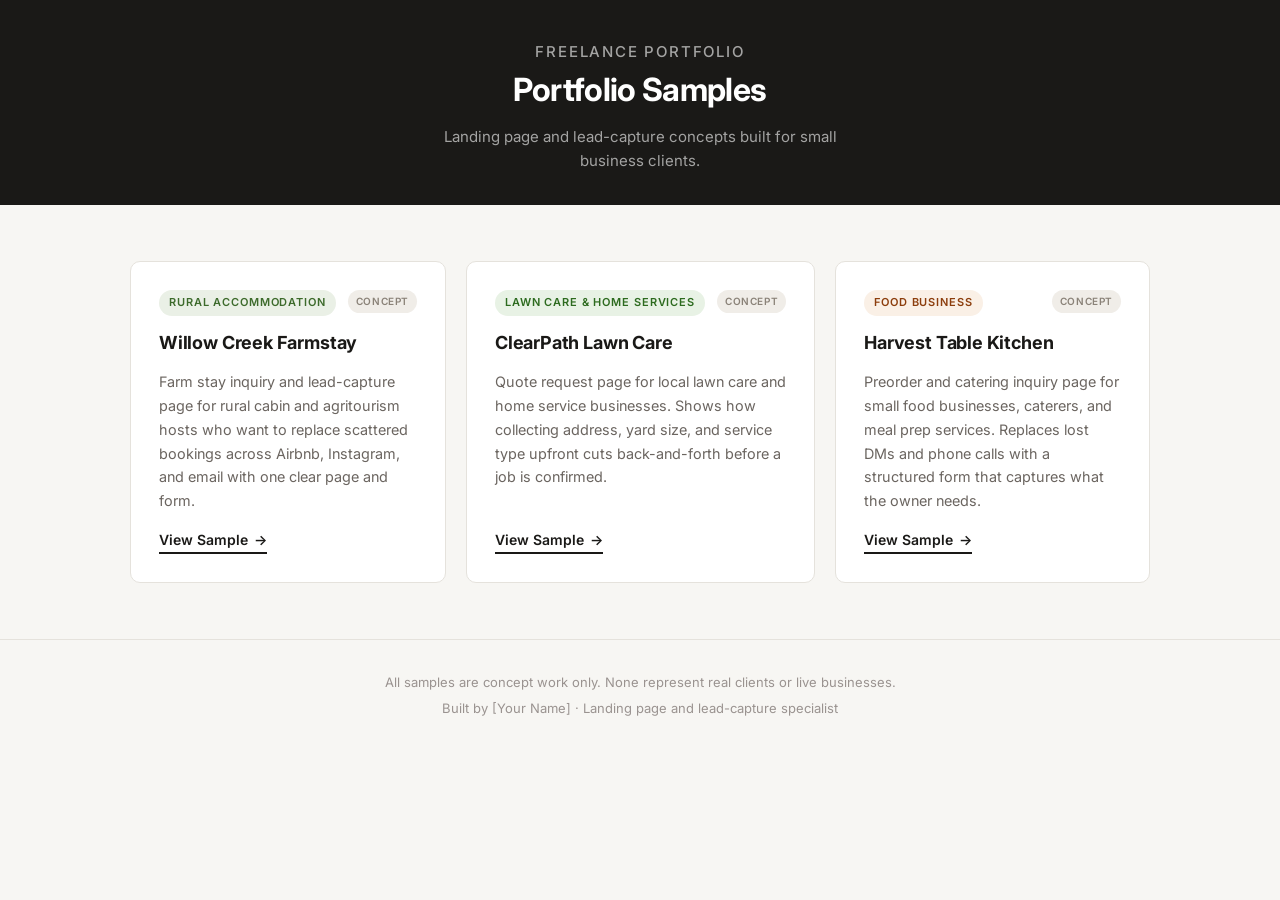
==== index.html @ 3f6fabcc "feat: initial portfolio samples — Willow Creek, ClearPath, Harvest Table Co-Authored-By: Claude Sonn" ====
<!DOCTYPE html>
<html lang="en">
<head>
  <meta charset="UTF-8">
  <meta name="viewport" content="width=device-width, initial-scale=1.0">
  <meta name="description" content="Portfolio samples — landing page and lead-capture concepts for small business clients.">
  <title>Portfolio Samples — Landing Page &amp; Lead Capture</title>

  <link rel="preconnect" href="https://fonts.googleapis.com">
  <link rel="preconnect" href="https://fonts.gstatic.com" crossorigin>
  <link href="https://fonts.googleapis.com/css2?family=Inter:wght@400;500;600;700&display=swap" rel="stylesheet">

  <style>
    *, *::before, *::after { box-sizing: border-box; margin: 0; padding: 0; }

    body {
      font-family: 'Inter', system-ui, sans-serif;
      font-size: 1rem;
      line-height: 1.6;
      background: #F7F6F3;
      color: #1A1917;
    }

    a { color: inherit; text-decoration: none; }

    /* ---- HEADER ---- */
    .site-header {
      background: #1A1917;
      padding: 2.5rem 1.25rem 2rem;
      text-align: center;
    }

    .header-label {
      font-size: 0.75rem;
      font-weight: 500;
      text-transform: uppercase;
      letter-spacing: 0.12em;
      color: rgba(255,255,255,0.5);
      margin-bottom: 0.625rem;
    }

    .site-header h1 {
      font-size: clamp(1.5rem, 4vw, 2rem);
      font-weight: 700;
      color: #fff;
      margin-bottom: 0.625rem;
      letter-spacing: -0.02em;
    }

    .site-header p {
      font-size: 0.9375rem;
      color: rgba(255,255,255,0.6);
      max-width: 440px;
      margin: 0 auto;
    }

    /* ---- MAIN ---- */
    main {
      max-width: 1060px;
      margin: 0 auto;
      padding: clamp(2rem, 6vw, 3.5rem) 1.25rem;
    }

    /* ---- GRID ---- */
    .samples-grid {
      display: grid;
      grid-template-columns: 1fr;
      gap: 1.25rem;
    }

    @media (min-width: 640px) {
      .samples-grid { grid-template-columns: repeat(2, 1fr); }
    }

    @media (min-width: 960px) {
      .samples-grid { grid-template-columns: repeat(3, 1fr); }
    }

    /* ---- CARD ---- */
    .sample-card {
      background: #fff;
      border: 1px solid #E5E2DC;
      border-radius: 10px;
      padding: 1.75rem;
      display: flex;
      flex-direction: column;
      gap: 1rem;
    }

    .card-top {
      display: flex;
      align-items: flex-start;
      justify-content: space-between;
      gap: 0.75rem;
    }

    .niche-badge {
      display: inline-block;
      font-size: 0.6875rem;
      font-weight: 600;
      text-transform: uppercase;
      letter-spacing: 0.08em;
      padding: 0.25rem 0.625rem;
      border-radius: 99px;
      white-space: nowrap;
    }

    .niche-badge--green  { background: #EAF0E6; color: #3D6B2C; }
    .niche-badge--lime   { background: #E8F2E5; color: #2D6B1F; }
    .niche-badge--amber  { background: #FAF0E6; color: #8C3E0D; }

    .concept-pill {
      display: inline-block;
      font-size: 0.625rem;
      font-weight: 600;
      text-transform: uppercase;
      letter-spacing: 0.06em;
      padding: 0.2rem 0.5rem;
      background: #F0EDE8;
      color: #8A8278;
      border-radius: 99px;
      white-space: nowrap;
      flex-shrink: 0;
    }

    .sample-card h2 {
      font-size: 1.125rem;
      font-weight: 700;
      letter-spacing: -0.01em;
      color: #1A1917;
      line-height: 1.25;
    }

    .sample-card p {
      font-size: 0.9rem;
      color: #6B6560;
      line-height: 1.65;
      flex: 1;
    }

    .view-link {
      display: inline-flex;
      align-items: center;
      gap: 0.375rem;
      font-size: 0.875rem;
      font-weight: 600;
      color: #1A1917;
      border-bottom: 2px solid currentColor;
      padding-bottom: 1px;
      transition: opacity 0.15s ease;
      width: fit-content;
    }

    .view-link:hover { opacity: 0.65; }

    .view-link .arrow { font-style: normal; }

    /* ---- FOOTER ---- */
    .site-footer {
      text-align: center;
      padding: 2rem 1.25rem 3rem;
      border-top: 1px solid #E5E2DC;
    }

    .site-footer p {
      font-size: 0.8125rem;
      color: #9A9390;
      line-height: 1.65;
    }

    .site-footer p + p { margin-top: 0.25rem; }
  </style>
</head>
<body>

  <header class="site-header">
    <p class="header-label">Freelance Portfolio</p>
    <h1>Portfolio Samples</h1>
    <p>Landing page and lead-capture concepts built for small business clients.</p>
  </header>

  <main>
    <div class="samples-grid">

      <!-- Willow Creek Farmstay -->
      <div class="sample-card">
        <div class="card-top">
          <span class="niche-badge niche-badge--green">Rural Accommodation</span>
          <span class="concept-pill">Concept</span>
        </div>
        <h2>Willow Creek Farmstay</h2>
        <p>Farm stay inquiry and lead-capture page for rural cabin and agritourism hosts who want to replace scattered bookings across Airbnb, Instagram, and email with one clear page and form.</p>
        <a href="willow-creek/" class="view-link">
          View Sample <span class="arrow">&#8594;</span>
        </a>
      </div>

      <!-- ClearPath Lawn Care -->
      <div class="sample-card">
        <div class="card-top">
          <span class="niche-badge niche-badge--lime">Lawn Care &amp; Home Services</span>
          <span class="concept-pill">Concept</span>
        </div>
        <h2>ClearPath Lawn Care</h2>
        <p>Quote request page for local lawn care and home service businesses. Shows how collecting address, yard size, and service type upfront cuts back-and-forth before a job is confirmed.</p>
        <a href="clearpath/" class="view-link">
          View Sample <span class="arrow">&#8594;</span>
        </a>
      </div>

      <!-- Harvest Table Kitchen -->
      <div class="sample-card">
        <div class="card-top">
          <span class="niche-badge niche-badge--amber">Food Business</span>
          <span class="concept-pill">Concept</span>
        </div>
        <h2>Harvest Table Kitchen</h2>
        <p>Preorder and catering inquiry page for small food businesses, caterers, and meal prep services. Replaces lost DMs and phone calls with a structured form that captures what the owner needs.</p>
        <a href="harvest-table/" class="view-link">
          View Sample <span class="arrow">&#8594;</span>
        </a>
      </div>

    </div>
  </main>

  <footer class="site-footer">
    <p>All samples are concept work only. None represent real clients or live businesses.</p>
    <p>Built by [Your Name] &middot; Landing page and lead-capture specialist</p>
  </footer>

</body>
</html>
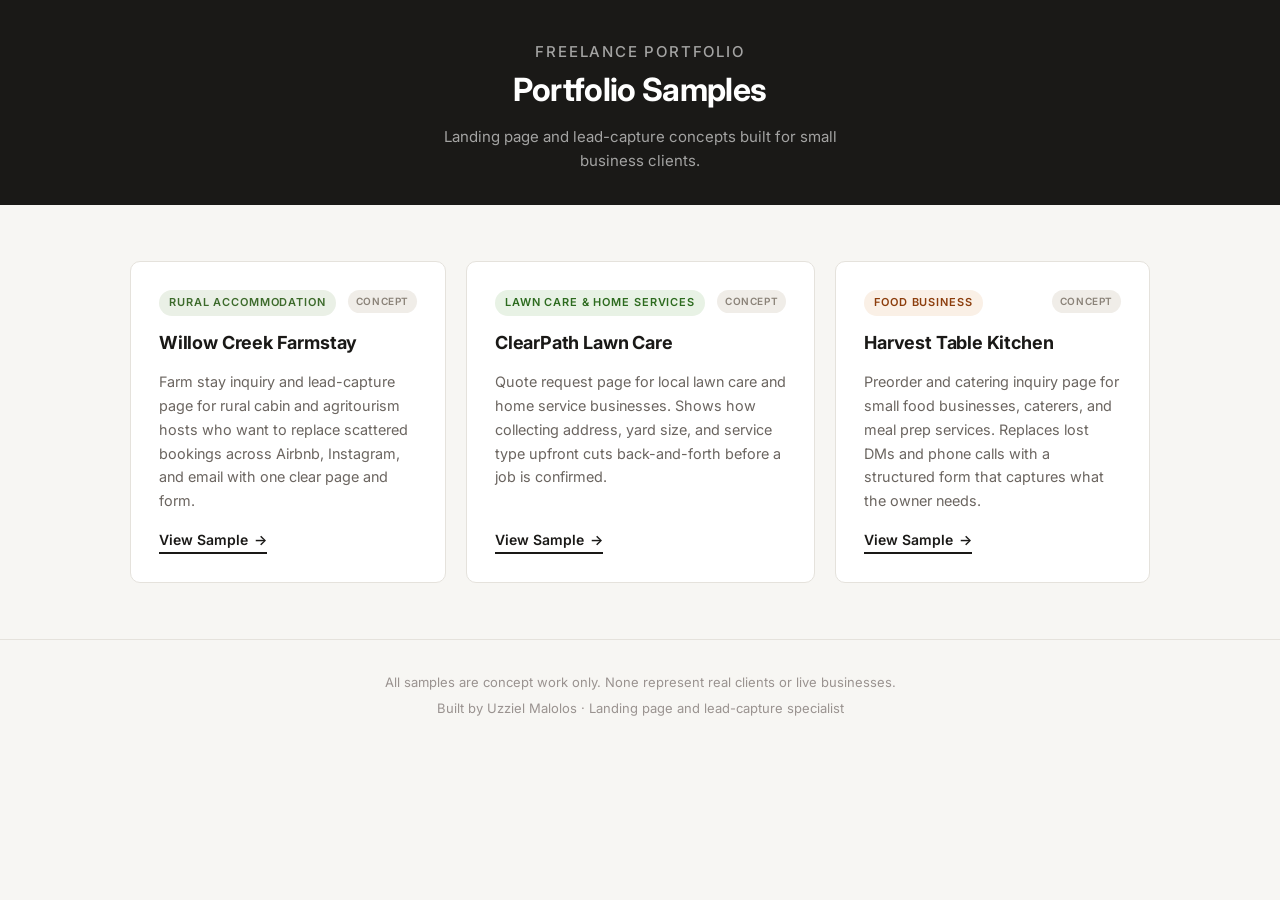
==== commit fa12621c: "fix: pre-outreach credibility fixes — name, location, FAQ, concept badge - Replace [Your Name] with " ====
--- a/index.html
+++ b/index.html
@@ -10,166 +10,7 @@
   <link rel="preconnect" href="https://fonts.gstatic.com" crossorigin>
   <link href="https://fonts.googleapis.com/css2?family=Inter:wght@400;500;600;700&display=swap" rel="stylesheet">
 
-  <style>
-    *, *::before, *::after { box-sizing: border-box; margin: 0; padding: 0; }
-
-    body {
-      font-family: 'Inter', system-ui, sans-serif;
-      font-size: 1rem;
-      line-height: 1.6;
-      background: #F7F6F3;
-      color: #1A1917;
-    }
-
-    a { color: inherit; text-decoration: none; }
-
-    /* ---- HEADER ---- */
-    .site-header {
-      background: #1A1917;
-      padding: 2.5rem 1.25rem 2rem;
-      text-align: center;
-    }
-
-    .header-label {
-      font-size: 0.75rem;
-      font-weight: 500;
-      text-transform: uppercase;
-      letter-spacing: 0.12em;
-      color: rgba(255,255,255,0.5);
-      margin-bottom: 0.625rem;
-    }
-
-    .site-header h1 {
-      font-size: clamp(1.5rem, 4vw, 2rem);
-      font-weight: 700;
-      color: #fff;
-      margin-bottom: 0.625rem;
-      letter-spacing: -0.02em;
-    }
-
-    .site-header p {
-      font-size: 0.9375rem;
-      color: rgba(255,255,255,0.6);
-      max-width: 440px;
-      margin: 0 auto;
-    }
-
-    /* ---- MAIN ---- */
-    main {
-      max-width: 1060px;
-      margin: 0 auto;
-      padding: clamp(2rem, 6vw, 3.5rem) 1.25rem;
-    }
-
-    /* ---- GRID ---- */
-    .samples-grid {
-      display: grid;
-      grid-template-columns: 1fr;
-      gap: 1.25rem;
-    }
-
-    @media (min-width: 640px) {
-      .samples-grid { grid-template-columns: repeat(2, 1fr); }
-    }
-
-    @media (min-width: 960px) {
-      .samples-grid { grid-template-columns: repeat(3, 1fr); }
-    }
-
-    /* ---- CARD ---- */
-    .sample-card {
-      background: #fff;
-      border: 1px solid #E5E2DC;
-      border-radius: 10px;
-      padding: 1.75rem;
-      display: flex;
-      flex-direction: column;
-      gap: 1rem;
-    }
-
-    .card-top {
-      display: flex;
-      align-items: flex-start;
-      justify-content: space-between;
-      gap: 0.75rem;
-    }
-
-    .niche-badge {
-      display: inline-block;
-      font-size: 0.6875rem;
-      font-weight: 600;
-      text-transform: uppercase;
-      letter-spacing: 0.08em;
-      padding: 0.25rem 0.625rem;
-      border-radius: 99px;
-      white-space: nowrap;
-    }
-
-    .niche-badge--green  { background: #EAF0E6; color: #3D6B2C; }
-    .niche-badge--lime   { background: #E8F2E5; color: #2D6B1F; }
-    .niche-badge--amber  { background: #FAF0E6; color: #8C3E0D; }
-
-    .concept-pill {
-      display: inline-block;
-      font-size: 0.625rem;
-      font-weight: 600;
-      text-transform: uppercase;
-      letter-spacing: 0.06em;
-      padding: 0.2rem 0.5rem;
-      background: #F0EDE8;
-      color: #8A8278;
-      border-radius: 99px;
-      white-space: nowrap;
-      flex-shrink: 0;
-    }
-
-    .sample-card h2 {
-      font-size: 1.125rem;
-      font-weight: 700;
-      letter-spacing: -0.01em;
-      color: #1A1917;
-      line-height: 1.25;
-    }
-
-    .sample-card p {
-      font-size: 0.9rem;
-      color: #6B6560;
-      line-height: 1.65;
-      flex: 1;
-    }
-
-    .view-link {
-      display: inline-flex;
-      align-items: center;
-      gap: 0.375rem;
-      font-size: 0.875rem;
-      font-weight: 600;
-      color: #1A1917;
-      border-bottom: 2px solid currentColor;
-      padding-bottom: 1px;
-      transition: opacity 0.15s ease;
-      width: fit-content;
-    }
-
-    .view-link:hover { opacity: 0.65; }
-
-    .view-link .arrow { font-style: normal; }
-
-    /* ---- FOOTER ---- */
-    .site-footer {
-      text-align: center;
-      padding: 2rem 1.25rem 3rem;
-      border-top: 1px solid #E5E2DC;
-    }
-
-    .site-footer p {
-      font-size: 0.8125rem;
-      color: #9A9390;
-      line-height: 1.65;
-    }
-
-    .site-footer p + p { margin-top: 0.25rem; }
-  </style>
+  <link rel="stylesheet" href="style.css">
 </head>
 <body>
 
@@ -226,7 +67,7 @@
 
   <footer class="site-footer">
     <p>All samples are concept work only. None represent real clients or live businesses.</p>
-    <p>Built by [Your Name] &middot; Landing page and lead-capture specialist</p>
+    <p>Built by Uzziel Malolos &middot; Landing page and lead-capture specialist</p>
   </footer>
 
 </body>
--- a/style.css
+++ b/style.css
@@ -0,0 +1,181 @@
+/* ============================================================
+   PORTFOLIO SAMPLES — style.css
+   Index / listing page styles.
+   ============================================================ */
+
+:root {
+  --color-bg:       #F7F6F3;
+  --color-text:     #1A1917;
+  --color-border:   #E5E2DC;
+  --color-muted:    #9A9390;
+  --color-muted-mid: #6B6560;
+  --color-header:   #1A1917;
+}
+
+*,
+*::before,
+*::after {
+  box-sizing: border-box;
+  margin: 0;
+  padding: 0;
+}
+
+body {
+  font-family: 'Inter', system-ui, sans-serif;
+  font-size: 1rem;
+  line-height: 1.6;
+  background: var(--color-bg);
+  color: var(--color-text);
+}
+
+a {
+  color: inherit;
+  text-decoration: none;
+}
+
+/* ---- HEADER ---- */
+.site-header {
+  background: var(--color-header);
+  padding: 2.5rem 1.25rem 2rem;
+  text-align: center;
+}
+
+.header-label {
+  font-size: 0.75rem;
+  font-weight: 500;
+  text-transform: uppercase;
+  letter-spacing: 0.12em;
+  color: rgba(255, 255, 255, 0.5);
+  margin-bottom: 0.625rem;
+}
+
+.site-header h1 {
+  font-size: clamp(1.5rem, 4vw, 2rem);
+  font-weight: 700;
+  color: #fff;
+  margin-bottom: 0.625rem;
+  letter-spacing: -0.02em;
+}
+
+.site-header p {
+  font-size: 0.9375rem;
+  color: rgba(255, 255, 255, 0.6);
+  max-width: 440px;
+  margin: 0 auto;
+}
+
+/* ---- MAIN ---- */
+main {
+  max-width: 1060px;
+  margin: 0 auto;
+  padding: clamp(2rem, 6vw, 3.5rem) 1.25rem;
+}
+
+/* ---- GRID ---- */
+.samples-grid {
+  display: grid;
+  grid-template-columns: 1fr;
+  gap: 1.25rem;
+}
+
+@media (min-width: 640px) {
+  .samples-grid { grid-template-columns: repeat(2, 1fr); }
+}
+
+@media (min-width: 960px) {
+  .samples-grid { grid-template-columns: repeat(3, 1fr); }
+}
+
+/* ---- CARD ---- */
+.sample-card {
+  background: #fff;
+  border: 1px solid var(--color-border);
+  border-radius: 10px;
+  padding: 1.75rem;
+  display: flex;
+  flex-direction: column;
+  gap: 1rem;
+}
+
+.card-top {
+  display: flex;
+  align-items: flex-start;
+  justify-content: space-between;
+  gap: 0.75rem;
+}
+
+.niche-badge {
+  display: inline-block;
+  font-size: 0.6875rem;
+  font-weight: 600;
+  text-transform: uppercase;
+  letter-spacing: 0.08em;
+  padding: 0.25rem 0.625rem;
+  border-radius: 99px;
+  white-space: nowrap;
+}
+
+.niche-badge--green { background: #EAF0E6; color: #3D6B2C; }
+.niche-badge--lime  { background: #E8F2E5; color: #2D6B1F; }
+.niche-badge--amber { background: #FAF0E6; color: #8C3E0D; }
+
+.concept-pill {
+  display: inline-block;
+  font-size: 0.625rem;
+  font-weight: 600;
+  text-transform: uppercase;
+  letter-spacing: 0.06em;
+  padding: 0.2rem 0.5rem;
+  background: #F0EDE8;
+  color: #8A8278;
+  border-radius: 99px;
+  white-space: nowrap;
+  flex-shrink: 0;
+}
+
+.sample-card h2 {
+  font-size: 1.125rem;
+  font-weight: 700;
+  letter-spacing: -0.01em;
+  color: var(--color-text);
+  line-height: 1.25;
+}
+
+.sample-card p {
+  font-size: 0.9rem;
+  color: var(--color-muted-mid);
+  line-height: 1.65;
+  flex: 1;
+}
+
+.view-link {
+  display: inline-flex;
+  align-items: center;
+  gap: 0.375rem;
+  font-size: 0.875rem;
+  font-weight: 600;
+  color: var(--color-text);
+  border-bottom: 2px solid currentColor;
+  padding-bottom: 1px;
+  transition: opacity 0.15s ease;
+  width: fit-content;
+}
+
+.view-link:hover { opacity: 0.65; }
+
+.view-link .arrow { font-style: normal; }
+
+/* ---- FOOTER ---- */
+.site-footer {
+  text-align: center;
+  padding: 2rem 1.25rem 3rem;
+  border-top: 1px solid var(--color-border);
+}
+
+.site-footer p {
+  font-size: 0.8125rem;
+  color: var(--color-muted);
+  line-height: 1.65;
+}
+
+.site-footer p + p { margin-top: 0.25rem; }
